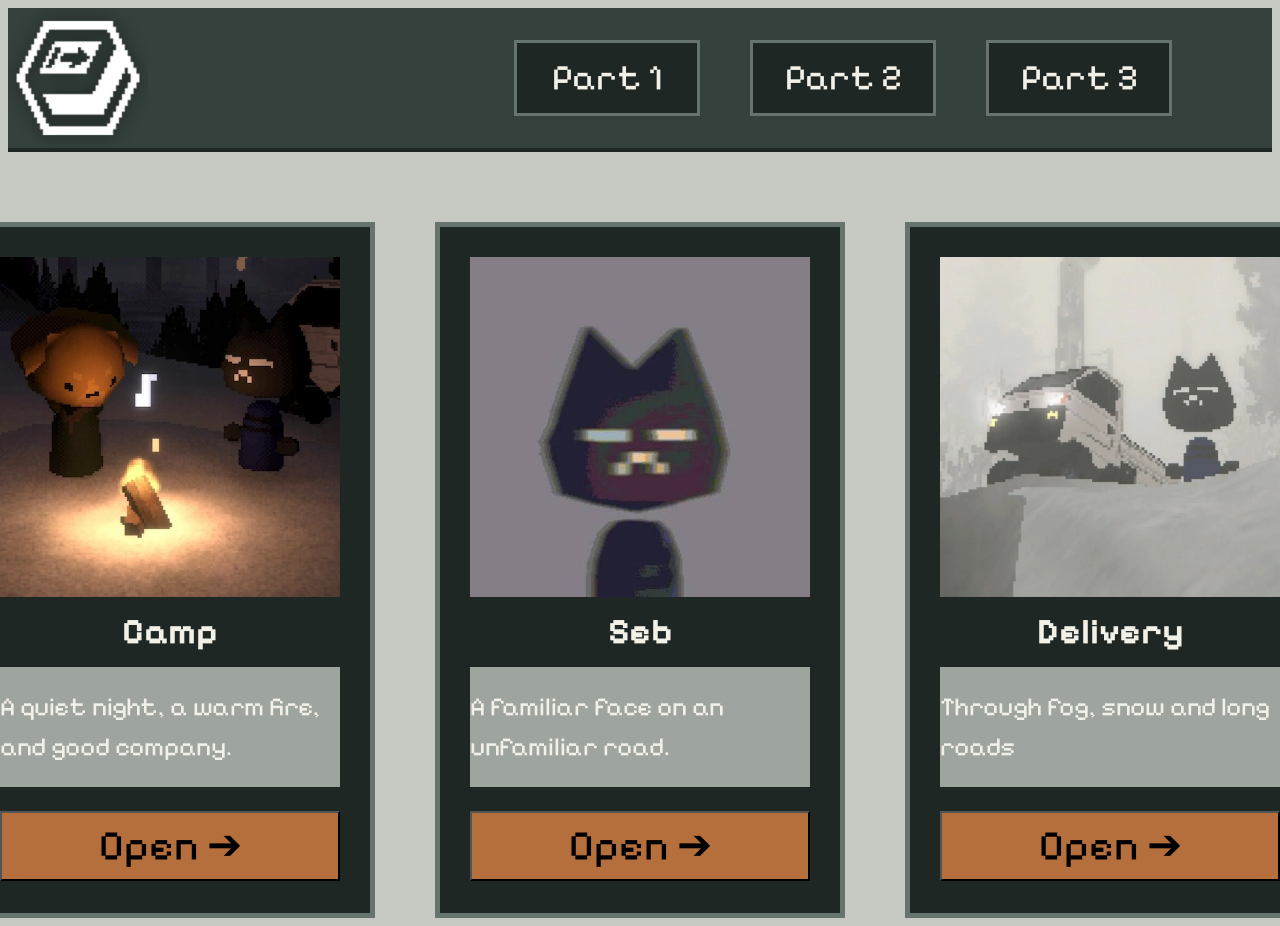
==== index.html @ ca54f61b "added assignment architecture and completed part 1" ====
<html>
    <head>
        <link rel="stylesheet" href="style.css">
        <link rel="preconnect" href="https://fonts.googleapis.com">
        <link rel="preconnect" href="https://fonts.gstatic.com" crossorigin>
        <link href="https://fonts.googleapis.com/css2?family=Pixelify+Sans:wght@400..700&display=swap" rel="stylesheet">

    </head>
    <body>
        <div class="header">
            <img src="img/easy-delivery-co-icon-192x192.webp" alt="LOGO">
            <div class="links">
                <a class="link" href="index.html">Part 1</a>
                <a class="link" href="Part 2/index.html">Part 2</a>
                <a class="link" href="Part 3/index.html">Part 3</a>
            </div>
        </div>
        <div class="container">
            <div class="card">
                <img src="img/EzCo camp.jpeg" alt="Camp EzCo">
                <h2>Camp</h2>
                <p>A quiet night, a warm fire, and good company.</p>
                <button>Open ➔</button>
            </div>
            <div class="card">
                <img src="img/EzCo Seb.jpeg" alt="Seb">
                <h2>Seb</h2>
                <p>A familiar face on an unfamiliar road.</p>
                <button>Open ➔</button>
            </div>
            <div class="card">
                <img src="img/Easy_Co_Delivery_Plush-SV4-P-4_1000x.png.webp" alt="Plush Seb">
                <h2>Delivery</h2>
                <p>Through fog, snow and long roads</p>
                <button>Open ➔</button>
            </div>
        </div>
    </body>
</html>
---- style.css ----
body{
    background-color: #c7c9c3;
    color: #202522;
}
.header{
    display: flex;
    justify-content: space-between;
    align-items: center;
    background-color: #35413d;
    border-bottom: 4px solid #1f2725;
}
.header img{
    width: 140px;
    height: 140px;
}

.links{
    display: flex;
    justify-content: space-between;
    gap: 50px;
    margin: 0 100px 0 0;
}
.link{
    font-family: "Pixelify Sans", sans-serif;
    width: 180px;
    height: 70px;
    color: #f1f1e8;
    background-color: #1f2725;
    text-align: center;
    font-size: 36px;
    line-height: 70px;
    border: 3px solid #67736d;
    transition: 0.15s;
    text-decoration: none;
}
.link:hover {
  background-color: #b46f3c;
  color: #1f2725;
  transform: translateY(-3px);
}
.container{
    margin: 70px 0 0 0;
    display: flex;
    justify-content: center;
    gap: 60px;
}
.card{
    border:5px solid #67736d;
    font-family: "Pixelify Sans", sans-serif;
    width: 400px;
    height: 656px;
    background-color: #1f2725;
    color: #f1f1e8;
    display: flex;
    flex-direction: column;
    align-items: center;
    padding: 30px 0 0 0;
}
.card img{
    width: 340px;
    height: 340px;
    color: #f1f1e8;
    text-align: center;
    line-height: 340px;
    background-color: #67736d;
}
.card h2{
    text-align: center;
    line-height: 10px;
    font-size: 36px;
}
.card p{
    background-color: #9ea49e;
    margin: 0px 30px 0 30px;
    font-size: 26px;
    display: flex;
    align-items: center;
    line-height: 40px;
    width: 340px;
    height: 120px;
    color: #f1f1e8;
}
.card button{
    background-color: #b46f3c;
    width: 340px;
    height: 70px;
    margin: 24px 0px 0 0px;
    font-family: "Pixelify Sans", sans-serif;
    font-size: 42px;
    transition: 0.15s;
}
.card button:hover{
    background-color: #d59b62;
}
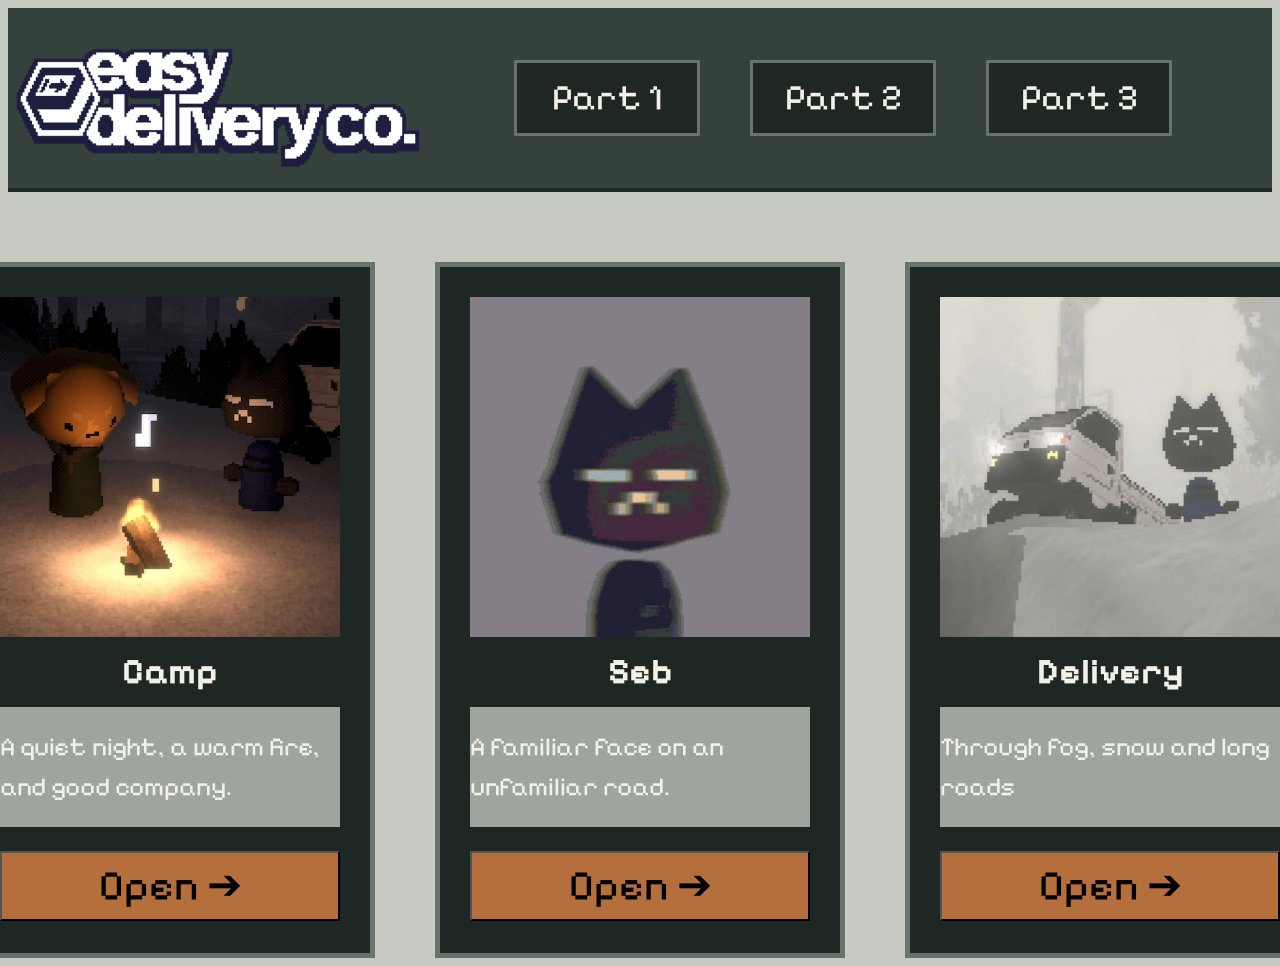
==== commit 574c9eb7: "finished part 2 and started part 3" ====
--- a/index.html
+++ b/index.html
@@ -8,7 +8,7 @@
     </head>
     <body>
         <div class="header">
-            <img src="img/easy-delivery-co-icon-192x192.webp" alt="LOGO">
+            <img src="img/logo.png" alt="LOGO">
             <div class="links">
                 <a class="link" href="index.html">Part 1</a>
                 <a class="link" href="Part 2/index.html">Part 2</a>
@@ -20,19 +20,19 @@
                 <img src="img/EzCo camp.jpeg" alt="Camp EzCo">
                 <h2>Camp</h2>
                 <p>A quiet night, a warm fire, and good company.</p>
-                <button>Open ➔</button>
+                <button onclick="location='https://youtu.be/5Z9XJXxTbg0?si=AiT2qj_BRElcXOQq'">Open ➔</button>
             </div>
             <div class="card">
                 <img src="img/EzCo Seb.jpeg" alt="Seb">
                 <h2>Seb</h2>
                 <p>A familiar face on an unfamiliar road.</p>
-                <button>Open ➔</button>
+                <button onclick="location='https://youtu.be/a51Xq8MgQe8?si=9hnK4Ke5D5cP1yPS'">Open ➔</button>
             </div>
             <div class="card">
-                <img src="img/Easy_Co_Delivery_Plush-SV4-P-4_1000x.png.webp" alt="Plush Seb">
+                <img src="img/Easy_Co_Delivery.webp" alt="Plush Seb">
                 <h2>Delivery</h2>
                 <p>Through fog, snow and long roads</p>
-                <button>Open ➔</button>
+                <button onclick="location='https://youtu.be/m4aOM4S6QJc?si=AatttDhOA0Nv5N6w'">Open ➔</button>
             </div>
         </div>
     </body>
--- a/style.css
+++ b/style.css
@@ -8,9 +8,10 @@
     align-items: center;
     background-color: #35413d;
     border-bottom: 4px solid #1f2725;
+    height: 180px;
 }
 .header img{
-    width: 140px;
+    width: 420px;
     height: 140px;
 }
 
